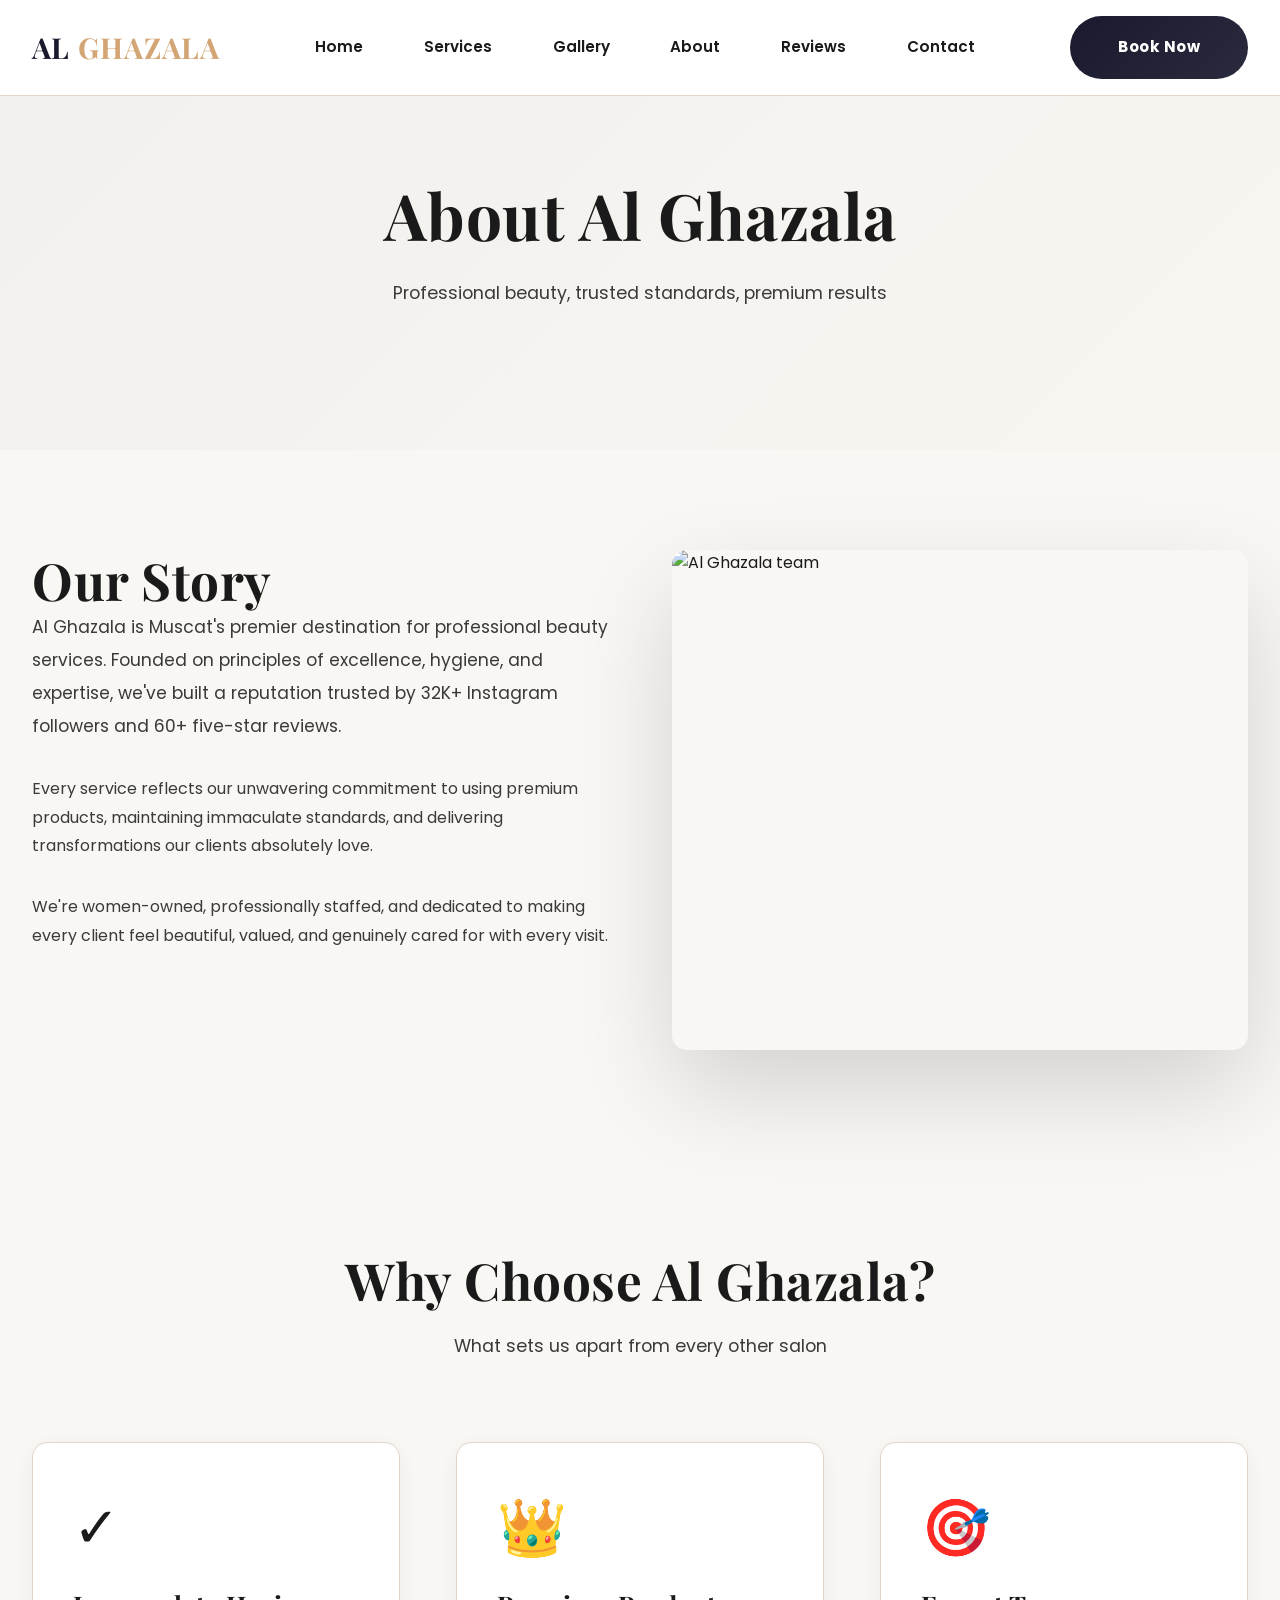
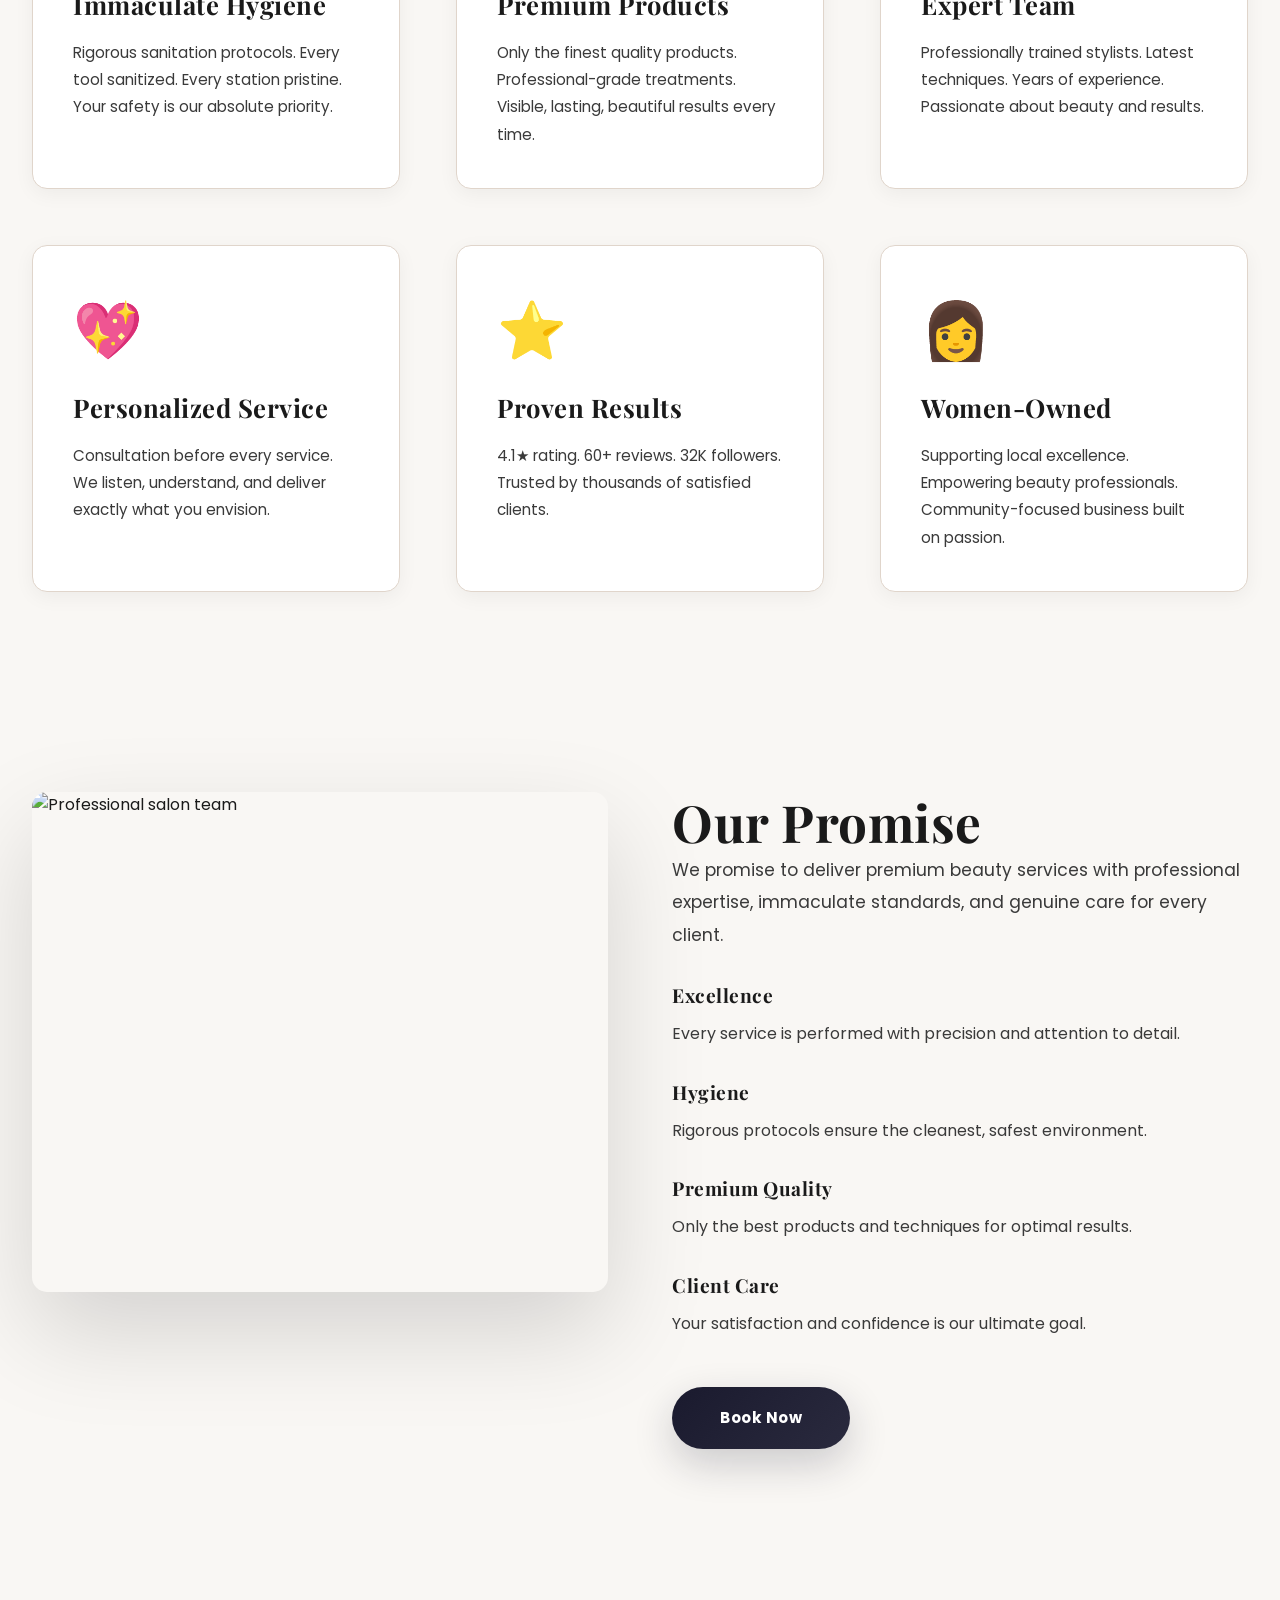
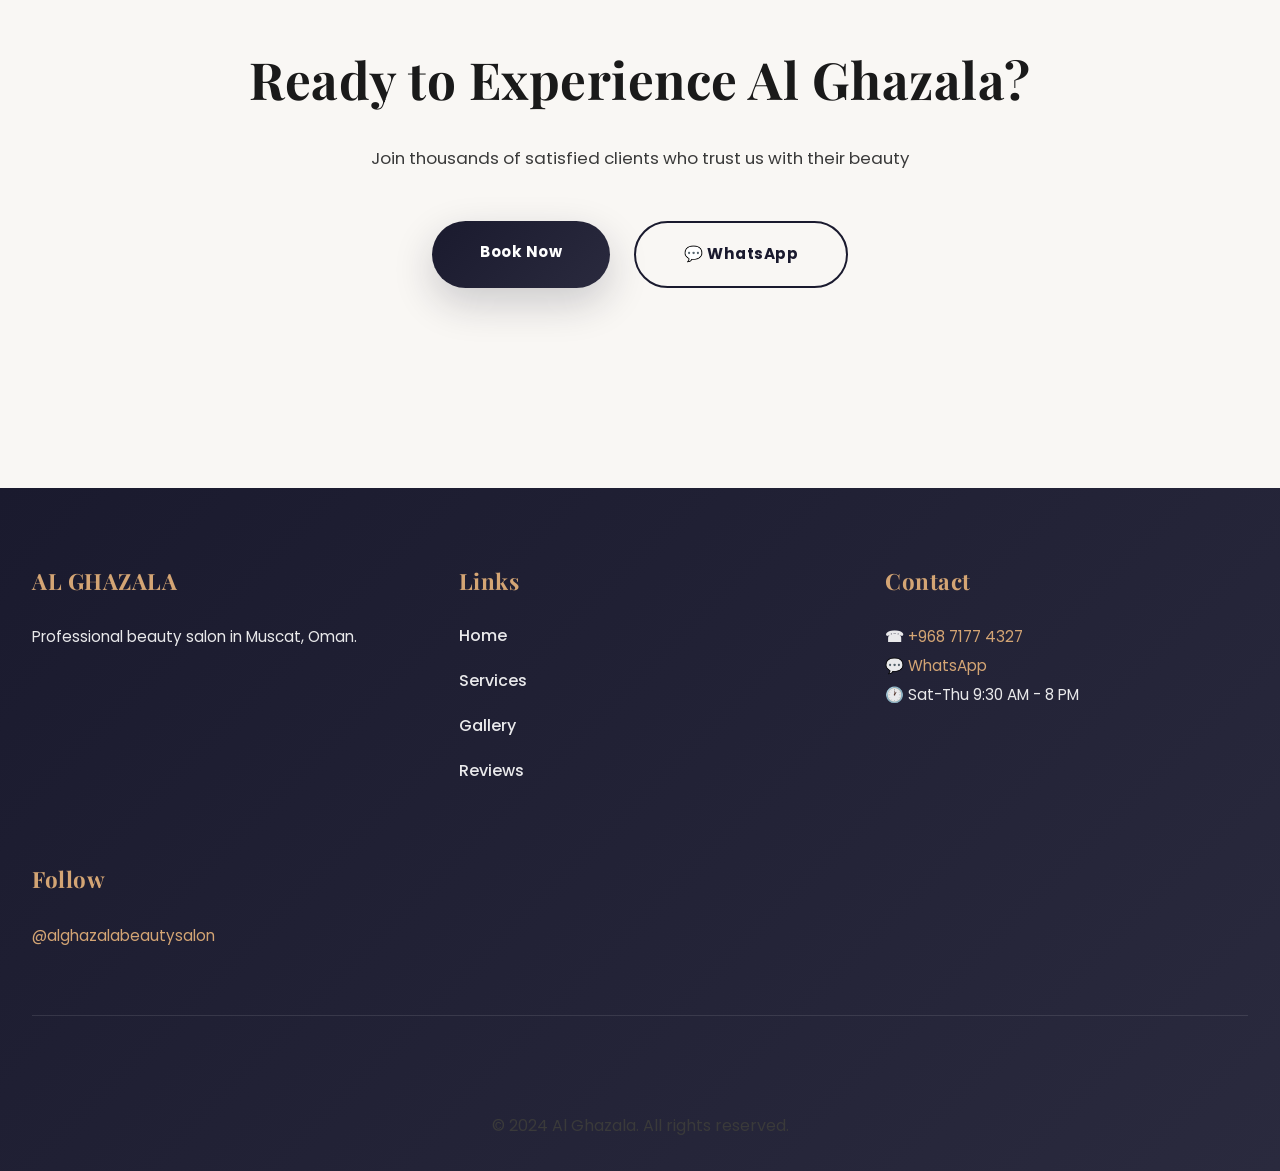
==== about.html @ ddb086d3 "Add files via upload" ====
<!DOCTYPE html>
<html lang="en">
<head>
  <meta charset="UTF-8"/>
  <meta name="viewport" content="width=device-width, initial-scale=1.0"/>
  <title>About | Al Ghazala Beauty Salon</title>
  <link rel="stylesheet" href="styles.css"/>
</head>
<body>

<div id="preloader">
  <div class="preloader-content">
    <div class="preloader-circle"></div>
    <div class="preloader-text">AL GHAZALA</div>
  </div>
</div>

<nav>
  <div class="nav-container">
    <a href="index.html" class="nav-logo">AL <span>GHAZALA</span></a>
    <ul class="nav-menu">
      <li class="nav-item"><a href="index.html" class="nav-link">Home</a></li>
      <li class="nav-item">
        <a href="#" class="nav-link">Services</a>
        <div class="dropdown">
          <a href="services.html#hair">Hair Services</a>
          <a href="services.html#nails">Nails</a>
          <a href="services.html#facials">Facials</a>
          <a href="services.html#treatments">Treatments</a>
        </div>
      </li>
      <li class="nav-item"><a href="gallery.html" class="nav-link">Gallery</a></li>
      <li class="nav-item"><a href="about.html" class="nav-link">About</a></li>
      <li class="nav-item"><a href="reviews.html" class="nav-link">Reviews</a></li>
      <li class="nav-item"><a href="contact.html" class="nav-link">Contact</a></li>
    </ul>
    <a href="contact.html" class="btn nav-cta">Book Now</a>
    <button class="hamburger"><span></span><span></span><span></span></button>
  </div>
</nav>

<section class="hero" style="min-height: 50vh;">
  <div class="hero-bg"></div>
  <div style="position: relative; z-index: 2; max-width: 1400px; margin: 0 auto; text-align: center; width: 100%;">
    <div class="reveal-up">
      <h1>About Al Ghazala</h1>
      <p style="font-size: 1.1rem; color: var(--text-light); max-width: 600px; margin: 1.5rem auto;">Professional beauty, trusted standards, premium results</p>
    </div>
  </div>
</section>

<section class="section">
  <div class="grid-2">
    <div class="reveal-up">
      <h2>Our Story</h2>
      <p style="margin-bottom: 2rem; font-size: 1.08rem; line-height: 1.9; color: var(--text-light);">Al Ghazala is Muscat's premier destination for professional beauty services. Founded on principles of excellence, hygiene, and expertise, we've built a reputation trusted by 32K+ Instagram followers and 60+ five-star reviews.</p>
      <p style="margin-bottom: 2rem; color: var(--text-light);">Every service reflects our unwavering commitment to using premium products, maintaining immaculate standards, and delivering transformations our clients absolutely love.</p>
      <p style="color: var(--text-light);">We're women-owned, professionally staffed, and dedicated to making every client feel beautiful, valued, and genuinely cared for with every visit.</p>
    </div>
    <img src="https://images.unsplash.com/photo-1521572163474-6864f9cf17ab?w=600&h=700&q=85" alt="Al Ghazala team" class="reveal-scale" style="width: 100%; border-radius: 15px; object-fit: cover; height: 500px; box-shadow: 0 40px 100px rgba(0, 0, 0, 0.15);"/>
  </div>
</section>

<section class="section" style="background: var(--light-bg);">
  <div class="section-header">
    <h2>Why Choose Al Ghazala?</h2>
    <p>What sets us apart from every other salon</p>
  </div>
  <div class="grid-3">
    <div class="card">
      <span class="card-icon">✓</span>
      <h3>Immaculate Hygiene</h3>
      <p>Rigorous sanitation protocols. Every tool sanitized. Every station pristine. Your safety is our absolute priority.</p>
    </div>
    <div class="card">
      <span class="card-icon">👑</span>
      <h3>Premium Products</h3>
      <p>Only the finest quality products. Professional-grade treatments. Visible, lasting, beautiful results every time.</p>
    </div>
    <div class="card">
      <span class="card-icon">🎯</span>
      <h3>Expert Team</h3>
      <p>Professionally trained stylists. Latest techniques. Years of experience. Passionate about beauty and results.</p>
    </div>
    <div class="card">
      <span class="card-icon">💖</span>
      <h3>Personalized Service</h3>
      <p>Consultation before every service. We listen, understand, and deliver exactly what you envision.</p>
    </div>
    <div class="card">
      <span class="card-icon">⭐</span>
      <h3>Proven Results</h3>
      <p>4.1★ rating. 60+ reviews. 32K followers. Trusted by thousands of satisfied clients.</p>
    </div>
    <div class="card">
      <span class="card-icon">👩</span>
      <h3>Women-Owned</h3>
      <p>Supporting local excellence. Empowering beauty professionals. Community-focused business built on passion.</p>
    </div>
  </div>
</section>

<section class="section">
  <div class="grid-2">
    <img src="https://images.unsplash.com/photo-1600948836516-ba4f97dfa470?w=600&h=700&q=85" alt="Professional salon team" class="reveal-scale" style="width: 100%; border-radius: 15px; object-fit: cover; height: 500px; box-shadow: 0 40px 100px rgba(0, 0, 0, 0.15);"/>
    <div class="reveal-up">
      <h2>Our Promise</h2>
      <p style="margin-bottom: 2rem; font-size: 1.08rem; line-height: 1.9; color: var(--text-light);">We promise to deliver premium beauty services with professional expertise, immaculate standards, and genuine care for every client.</p>
      
      <div style="margin-bottom: 2rem;">
        <h4 style="margin-bottom: 0.8rem; color: var(--text);">Excellence</h4>
        <p style="color: var(--text-light);">Every service is performed with precision and attention to detail.</p>
      </div>

      <div style="margin-bottom: 2rem;">
        <h4 style="margin-bottom: 0.8rem; color: var(--text);">Hygiene</h4>
        <p style="color: var(--text-light);">Rigorous protocols ensure the cleanest, safest environment.</p>
      </div>

      <div style="margin-bottom: 2rem;">
        <h4 style="margin-bottom: 0.8rem; color: var(--text);">Premium Quality</h4>
        <p style="color: var(--text-light);">Only the best products and techniques for optimal results.</p>
      </div>

      <div style="margin-bottom: 3rem;">
        <h4 style="margin-bottom: 0.8rem; color: var(--text);">Client Care</h4>
        <p style="color: var(--text-light);">Your satisfaction and confidence is our ultimate goal.</p>
      </div>

      <a href="contact.html" class="btn btn-primary">Book Now</a>
    </div>
  </div>
</section>

<section class="section" style="text-align: center;">
  <div class="reveal-up">
    <h2 style="margin-bottom: 2rem;">Ready to Experience Al Ghazala?</h2>
    <p style="margin-bottom: 3rem; color: var(--text-light); font-size: 1.05rem;">Join thousands of satisfied clients who trust us with their beauty</p>
    <div class="hero-cta" style="justify-content: center;">
      <a href="contact.html" class="btn btn-primary">Book Now</a>
      <a href="https://wa.me/96871774327" class="btn btn-secondary" target="_blank">💬 WhatsApp</a>
    </div>
  </div>
</section>

<footer>
  <div class="footer-content">
    <div class="footer-section">
      <h4>AL GHAZALA</h4>
      <p>Professional beauty salon in Muscat, Oman.</p>
    </div>
    <div class="footer-section">
      <h4>Links</h4>
      <ul class="footer-links">
        <li><a href="index.html">Home</a></li>
        <li><a href="services.html">Services</a></li>
        <li><a href="gallery.html">Gallery</a></li>
        <li><a href="reviews.html">Reviews</a></li>
      </ul>
    </div>
    <div class="footer-section">
      <h4>Contact</h4>
      <p><strong>☎</strong> <a href="tel:+96871774327" style="color: var(--accent); text-decoration: none;">+968 7177 4327</a></p>
      <p><strong>💬</strong> <a href="https://wa.me/96871774327" style="color: var(--accent); text-decoration: none;" target="_blank">WhatsApp</a></p>
      <p><strong>🕐</strong> Sat-Thu 9:30 AM - 8 PM</p>
    </div>
    <div class="footer-section">
      <h4>Follow</h4>
      <p><a href="https://instagram.com/alghazalabeautysalon" style="color: var(--accent); text-decoration: none;" target="_blank">@alghazalabeautysalon</a></p>
    </div>
  </div>
  <div class="footer-bottom">
    <p>© 2024 Al Ghazala. All rights reserved.</p>
  </div>
</footer>

<script src="script.js"></script>
</body>
</html>
---- styles.css ----
@import url('https://fonts.googleapis.com/css2?family=Playfair+Display:wght@400;500;600;700&family=Poppins:wght@300;400;500;600;700&display=swap');

:root {
  --dark: #1a1a2e;
  --accent: #d4a574;
  --pink: #e8b4d0;
  --light-bg: #f9f7f4;
  --white: #ffffff;
  --text: #1a1a1a;
  --text-light: #3a3a3a;
  --border: #e0d5cb;
  --success: #4caf50;
}

* {
  margin: 0;
  padding: 0;
  box-sizing: border-box;
}

html {
  scroll-behavior: smooth;
}

body {
  font-family: 'Poppins', sans-serif;
  color: var(--text);
  background: var(--light-bg);
  line-height: 1.6;
  overflow-x: hidden;
}

/* PRELOADER */
#preloader {
  position: fixed;
  top: 0;
  left: 0;
  width: 100%;
  height: 100%;
  background: linear-gradient(135deg, var(--dark) 0%, #2a2a3e 100%);
  display: flex;
  align-items: center;
  justify-content: center;
  z-index: 9999;
  opacity: 1;
  transition: opacity 0.8s ease;
}

#preloader.done {
  opacity: 0;
  pointer-events: none;
}

.preloader-circle {
  width: 120px;
  height: 120px;
  border: 4px solid rgba(212, 165, 116, 0.2);
  border-top: 4px solid var(--accent);
  border-radius: 50%;
  animation: spin 2s linear infinite;
}

@keyframes spin {
  to { transform: rotate(360deg); }
}

.preloader-text {
  position: absolute;
  color: white;
  font-family: 'Playfair Display', serif;
  font-size: 2.5rem;
  font-weight: 600;
  letter-spacing: 4px;
  margin-top: 160px;
}

/* NAVIGATION */
nav {
  position: fixed;
  top: 0;
  width: 100%;
  z-index: 1000;
  background: rgba(255, 255, 255, 0.98);
  backdrop-filter: blur(15px);
  border-bottom: 1px solid var(--border);
  transition: all 0.3s ease;
  padding: 1rem 0;
}

nav.scrolled {
  box-shadow: 0 10px 40px rgba(0, 0, 0, 0.08);
}

.nav-container {
  max-width: 1400px;
  margin: 0 auto;
  padding: 0 2rem;
  display: flex;
  justify-content: space-between;
  align-items: center;
}

.nav-logo {
  font-family: 'Playfair Display', serif;
  font-size: 1.8rem;
  font-weight: 700;
  color: var(--dark);
  text-decoration: none;
  letter-spacing: 1px;
}

.nav-logo span {
  color: var(--accent);
}

.nav-menu {
  display: flex;
  list-style: none;
  gap: 1rem;
  align-items: center;
}

.nav-item {
  position: relative;
}

.nav-link {
  display: block;
  padding: 0.8rem 1.4rem;
  color: var(--text);
  text-decoration: none;
  font-weight: 600;
  font-size: 0.95rem;
  transition: color 0.3s;
  cursor: pointer;
  background: none;
  border: none;
  font-family: 'Poppins', sans-serif;
}

.nav-link:hover {
  color: var(--accent);
}

.dropdown {
  position: absolute;
  top: 100%;
  left: 0;
  background: white;
  min-width: 280px;
  border: 1px solid var(--border);
  border-radius: 12px;
  box-shadow: 0 15px 50px rgba(0, 0, 0, 0.1);
  opacity: 0;
  visibility: hidden;
  transform: translateY(-10px);
  transition: all 0.3s ease;
  padding: 0.8rem 0;
  z-index: 2000;
  margin-top: 0.5rem;
}

.nav-item:hover .dropdown {
  opacity: 1;
  visibility: visible;
  transform: translateY(0);
}

.dropdown.open {
  opacity: 1;
  visibility: visible;
  transform: translateY(0);
}

.dropdown a {
  display: block;
  padding: 1.1rem 1.8rem;
  color: var(--text);
  text-decoration: none;
  font-size: 0.95rem;
  transition: all 0.3s;
  border-left: 3px solid transparent;
  font-weight: 500;
}

.dropdown a:hover {
  background: var(--light-bg);
  color: var(--accent);
  border-left-color: var(--accent);
}

.nav-cta {
  background: linear-gradient(135deg, var(--dark), #2a2a3e);
  color: white !important;
  padding: 1rem 2.2rem;
  border-radius: 50px;
  font-weight: 700;
  transition: all 0.3s;
  border: none;
  cursor: pointer;
  font-size: 0.95rem;
}

.nav-cta:hover {
  background: linear-gradient(135deg, var(--accent), #c49563);
  transform: translateY(-3px);
  box-shadow: 0 12px 30px rgba(212, 165, 116, 0.3);
}

.hamburger {
  display: none;
  flex-direction: column;
  cursor: pointer;
  gap: 6px;
  background: none;
  border: none;
  z-index: 1001;
}

.hamburger span {
  width: 28px;
  height: 3px;
  background: var(--text);
  border-radius: 3px;
  transition: all 0.3s;
}

.hamburger.active span:nth-child(1) {
  transform: rotate(45deg) translate(12px, 12px);
}

.hamburger.active span:nth-child(2) {
  opacity: 0;
}

.hamburger.active span:nth-child(3) {
  transform: rotate(-45deg) translate(8px, -8px);
}

/* TYPOGRAPHY */
h1, h2, h3, h4 {
  font-family: 'Playfair Display', serif;
  color: var(--text);
  line-height: 1.2;
  letter-spacing: 0.5px;
  font-weight: 700;
}

h1 { font-size: clamp(2.5rem, 7vw, 4rem); }
h2 { font-size: clamp(2rem, 5vw, 3.2rem); }
h3 { font-size: 1.6rem; }
h4 { font-size: 1.2rem; }

p {
  color: var(--text-light);
  line-height: 1.8;
  font-size: 1rem;
}

/* REVEALS */
.reveal-up, .reveal-fade, .reveal-scale {
  opacity: 0;
  transition: all 0.8s cubic-bezier(0.16, 1, 0.3, 1);
}

.reveal-up { transform: translateY(50px); }
.reveal-scale { transform: scale(0.95); }

.reveal-up.visible, .reveal-fade.visible, .reveal-scale.visible {
  opacity: 1;
  transform: translateY(0) scale(1);
}

/* HERO */
.hero {
  position: relative;
  min-height: 100vh;
  display: flex;
  align-items: center;
  padding: 120px 2rem 60px;
  overflow: hidden;
  width: 100%;
}

.hero-bg {
  position: absolute;
  top: 0;
  left: 0;
  width: 100%;
  height: 100%;
  background: linear-gradient(135deg, rgba(26, 26, 46, 0.03) 0%, rgba(212, 165, 116, 0.02) 100%);
  z-index: 0;
  will-change: transform;
}

.hero-content {
  position: relative;
  z-index: 2;
  max-width: 1400px;
  width: 100%;
  margin: 0 auto;
  display: grid;
  grid-template-columns: 1fr 1fr;
  gap: 60px;
  align-items: center;
}

.hero-text h1 {
  margin-bottom: 1.5rem;
  line-height: 1.15;
}

.hero-text p {
  font-size: 1.15rem;
  margin-bottom: 2.5rem;
  max-width: 550px;
  line-height: 1.9;
  color: var(--text-light);
}

.hero-cta {
  display: flex;
  gap: 1.5rem;
  flex-wrap: wrap;
}

.btn {
  padding: 1.2rem 3rem;
  font-size: 0.95rem;
  font-weight: 700;
  border: none;
  border-radius: 50px;
  cursor: pointer;
  text-decoration: none;
  display: inline-block;
  transition: all 0.3s cubic-bezier(0.16, 1, 0.3, 1);
  font-family: 'Poppins', sans-serif;
  letter-spacing: 0.5px;
}

.btn-primary {
  background: linear-gradient(135deg, var(--dark), #2a2a3e);
  color: white;
  box-shadow: 0 15px 40px rgba(26, 26, 46, 0.2);
}

.btn-primary:hover {
  transform: translateY(-5px);
  box-shadow: 0 25px 60px rgba(26, 26, 46, 0.3);
  background: linear-gradient(135deg, var(--accent), #c49563);
}

.btn-secondary {
  background: transparent;
  color: var(--dark);
  border: 2.5px solid var(--dark);
  font-weight: 700;
}

.btn-secondary:hover {
  background: var(--dark);
  color: white;
  transform: translateY(-5px);
  box-shadow: 0 15px 40px rgba(26, 26, 46, 0.2);
}

.hero-image {
  width: 100%;
  height: 550px;
  border-radius: 20px;
  object-fit: cover;
  box-shadow: 0 40px 100px rgba(0, 0, 0, 0.15);
}

/* SECTION */
.section {
  padding: 100px 2rem;
  max-width: 1400px;
  margin: 0 auto;
  width: 100%;
}

.section-header {
  text-align: center;
  margin-bottom: 5rem;
}

.section-header h2 {
  margin-bottom: 1.2rem;
  color: var(--text);
}

.section-header p {
  font-size: 1.1rem;
  max-width: 700px;
  margin: 0 auto;
  color: var(--text-light);
}

/* GRID */
.grid-3 {
  display: grid;
  grid-template-columns: repeat(auto-fit, minmax(300px, 1fr));
  gap: 3.5rem;
}

.grid-2 {
  display: grid;
  grid-template-columns: repeat(auto-fit, minmax(400px, 1fr));
  gap: 4rem;
}

/* CARDS */
.card {
  background: white;
  padding: 2.5rem;
  border-radius: 15px;
  border: 1px solid var(--border);
  transition: all 0.4s cubic-bezier(0.16, 1, 0.3, 1);
  box-shadow: 0 5px 20px rgba(0, 0, 0, 0.05);
}

.card:hover {
  transform: translateY(-15px);
  border-color: var(--accent);
  box-shadow: 0 30px 80px rgba(0, 0, 0, 0.1);
}

.card h3 {
  margin-bottom: 1.2rem;
  margin-top: 1rem;
  color: var(--text);
}

.card p {
  font-size: 0.95rem;
  line-height: 1.8;
}

.card-icon {
  font-size: 3.5rem;
  display: block;
  margin-bottom: 0.5rem;
}

/* TESTIMONIALS */
.testi-card {
  background: white;
  padding: 2.8rem;
  border-radius: 15px;
  border: 1px solid var(--border);
  position: relative;
  transition: all 0.4s ease;
  box-shadow: 0 5px 20px rgba(0, 0, 0, 0.05);
}

.testi-card:hover {
  transform: translateY(-10px);
  box-shadow: 0 25px 70px rgba(0, 0, 0, 0.1);
}

.testi-card::before {
  content: '"';
  position: absolute;
  top: 10px;
  left: 20px;
  font-size: 4rem;
  color: var(--accent);
  opacity: 0.2;
  font-family: 'Playfair Display', serif;
}

.rating {
  color: var(--accent);
  font-size: 0.95rem;
  margin-bottom: 1.2rem;
  font-weight: 700;
}

.testi-text {
  font-size: 1.05rem;
  color: var(--text-light);
  margin-bottom: 2rem;
  line-height: 1.9;
  font-style: italic;
}

.testi-author {
  font-weight: 700;
  color: var(--text);
}

/* GALLERY */
.gallery-grid {
  display: grid;
  grid-template-columns: repeat(auto-fit, minmax(280px, 1fr));
  gap: 2.5rem;
}

.gallery-item {
  position: relative;
  overflow: hidden;
  border-radius: 15px;
  aspect-ratio: 3/4;
  cursor: pointer;
  box-shadow: 0 15px 40px rgba(0, 0, 0, 0.12);
}

.gallery-image {
  width: 100%;
  height: 100%;
  object-fit: cover;
  transition: transform 0.4s ease;
}

.gallery-item:hover .gallery-image {
  transform: scale(1.1);
}

/* FORMS */
.form-group {
  margin-bottom: 2.5rem;
}

.form-group label {
  display: block;
  margin-bottom: 0.8rem;
  font-weight: 700;
  color: var(--text);
  font-size: 0.95rem;
}

.form-group input,
.form-group textarea,
.form-group select {
  width: 100%;
  padding: 1.2rem;
  border: 2px solid var(--border);
  border-radius: 10px;
  font-family: 'Poppins', sans-serif;
  font-size: 1rem;
  transition: all 0.3s ease;
  background: white;
  color: var(--text);
}

.form-group input:focus,
.form-group textarea:focus,
.form-group select:focus {
  outline: none;
  border-color: var(--accent);
  box-shadow: 0 0 0 4px rgba(212, 165, 116, 0.1);
}

.form-error {
  color: #d32f2f;
  font-size: 0.8rem;
  margin-top: 0.5rem;
  min-height: 1rem;
}

.submit-btn {
  width: 100%;
  padding: 1.4rem;
  background: linear-gradient(135deg, var(--dark), #2a2a3e);
  color: white;
  border: none;
  border-radius: 50px;
  font-weight: 700;
  font-size: 1rem;
  cursor: pointer;
  transition: all 0.3s ease;
  font-family: 'Poppins', sans-serif;
  letter-spacing: 0.5px;
}

.submit-btn:hover {
  transform: translateY(-3px);
  box-shadow: 0 15px 40px rgba(26, 26, 46, 0.2);
}

/* FOOTER */
footer {
  background: linear-gradient(135deg, var(--dark) 0%, #2a2a3e 100%);
  color: white;
  padding: 80px 2rem 30px;
  margin-top: 100px;
}

.footer-content {
  max-width: 1400px;
  margin: 0 auto;
  display: grid;
  grid-template-columns: repeat(auto-fit, minmax(260px, 1fr));
  gap: 4rem;
  margin-bottom: 4rem;
  border-bottom: 1px solid rgba(255, 255, 255, 0.1);
  padding-bottom: 4rem;
}

.footer-section h4 {
  color: var(--accent);
  margin-bottom: 1.8rem;
  font-family: 'Playfair Display', serif;
  font-size: 1.4rem;
  letter-spacing: 0.5px;
}

.footer-section p {
  color: rgba(255, 255, 255, 0.9);
  font-size: 0.95rem;
  line-height: 1.9;
}

.footer-links {
  list-style: none;
}

.footer-links li {
  margin-bottom: 1.2rem;
}

.footer-links a {
  color: rgba(255, 255, 255, 0.9);
  text-decoration: none;
  transition: color 0.3s ease;
  font-weight: 500;
}

.footer-links a:hover {
  color: var(--accent);
}

.footer-bottom {
  text-align: center;
  padding-top: 2rem;
  color: rgba(255, 255, 255, 0.7);
  font-size: 0.9rem;
}

/* STATUS BADGE */
.status-badge {
  display: inline-flex;
  align-items: center;
  gap: 0.8rem;
  padding: 1.1rem 2.2rem;
  background: rgba(212, 165, 116, 0.15);
  border: 2px solid var(--accent);
  border-radius: 50px;
  font-size: 0.95rem;
  font-weight: 700;
  color: var(--dark);
  margin-top: 2rem;
  animation: slideDown 0.6s ease-out;
  letter-spacing: 0.3px;
}

.status-dot {
  width: 12px;
  height: 12px;
  border-radius: 50%;
  background: #4caf50;
  animation: pulse 2s ease-in-out infinite;
}

@keyframes slideDown {
  from { opacity: 0; transform: translateY(-20px); }
  to { opacity: 1; transform: translateY(0); }
}

@keyframes pulse {
  0%, 100% { opacity: 1; }
  50% { opacity: 0.5; }
}

/* PREMIUM BADGE */
.premium-badge {
  display: inline-block;
  padding: 0.7rem 1.8rem;
  background: linear-gradient(135deg, var(--dark), var(--accent));
  color: white;
  border-radius: 50px;
  font-size: 0.85rem;
  font-weight: 700;
  margin-bottom: 1.5rem;
  letter-spacing: 0.5px;
}

/* RESPONSIVE */
@media (max-width: 1200px) {
  .hero-content {
    grid-template-columns: 1fr;
    gap: 50px;
  }
  .hero-image { height: 450px; }
  .grid-2 { grid-template-columns: 1fr; }
}

@media (max-width: 768px) {
  nav {
    padding: 1rem 1.5rem;
  }

  .nav-container {
    padding: 0;
  }

  .nav-logo {
    font-size: 1.4rem;
  }

  .nav-menu {
    position: fixed;
    top: 70px;
    left: 0;
    width: 100%;
    max-height: calc(100vh - 70px);
    background: white;
    flex-direction: column;
    gap: 0;
    padding: 1rem 0;
    transform: translateX(-100%);
    transition: transform 0.3s ease;
    display: none;
    overflow-y: auto;
    z-index: 999;
  }

  .nav-menu.open {
    display: flex;
    transform: translateX(0);
  }

  .nav-item {
    width: 100%;
    position: relative;
  }

  .nav-link {
    padding: 1.2rem 2rem;
    border-bottom: 1px solid var(--border);
    width: 100%;
    text-align: left;
  }

  .nav-link.has-dropdown::after {
    content: ' ▼';
    font-size: 0.7rem;
  }

  .nav-link.has-dropdown.open::after {
    content: ' ▲';
  }

  .dropdown {
    position: static;
    opacity: 0;
    visibility: hidden;
    transform: none;
    box-shadow: none;
    border: none;
    background: var(--light-bg);
    max-width: none;
    margin: 0;
    padding: 0;
    display: none;
  }

  .dropdown.open {
    display: block;
    opacity: 1;
    visibility: visible;
  }

  .dropdown a {
    padding-left: 4rem;
    background: var(--light-bg);
    font-size: 0.9rem;
  }

  .hamburger {
    display: flex;
  }

  .nav-cta {
    display: none;
  }

  .section {
    padding: 60px 1.5rem;
  }

  h1 { font-size: 1.8rem; }
  h2 { font-size: 1.5rem; }

  .hero {
    min-height: auto;
    padding: 100px 1.5rem 40px;
  }

  .hero-image {
    height: 400px;
  }

  .hero-cta {
    flex-direction: column;
  }

  .btn {
    width: 100%;
    text-align: center;
  }

  .card {
    padding: 2rem;
  }

  .grid-3 {
    grid-template-columns: 1fr;
    gap: 2.5rem;
  }

  .gallery-grid {
    grid-template-columns: 1fr;
  }

  .footer-content {
    grid-template-columns: 1fr;
  }
}

@media (max-width: 480px) {
  .nav-logo {
    font-size: 1.2rem;
  }

  .section {
    padding: 50px 1rem;
  }

  h1 { font-size: 1.4rem; }
  h2 { font-size: 1.2rem; }

  .hero-image {
    height: 300px;
  }

  .card {
    padding: 1.5rem;
  }

  .btn {
    padding: 1rem 2rem;
    font-size: 0.9rem;
  }

  .form-group label {
    font-size: 0.9rem;
  }

  .form-group input,
  .form-group textarea,
  .form-group select {
    padding: 1rem;
    font-size: 1rem;
  }
}
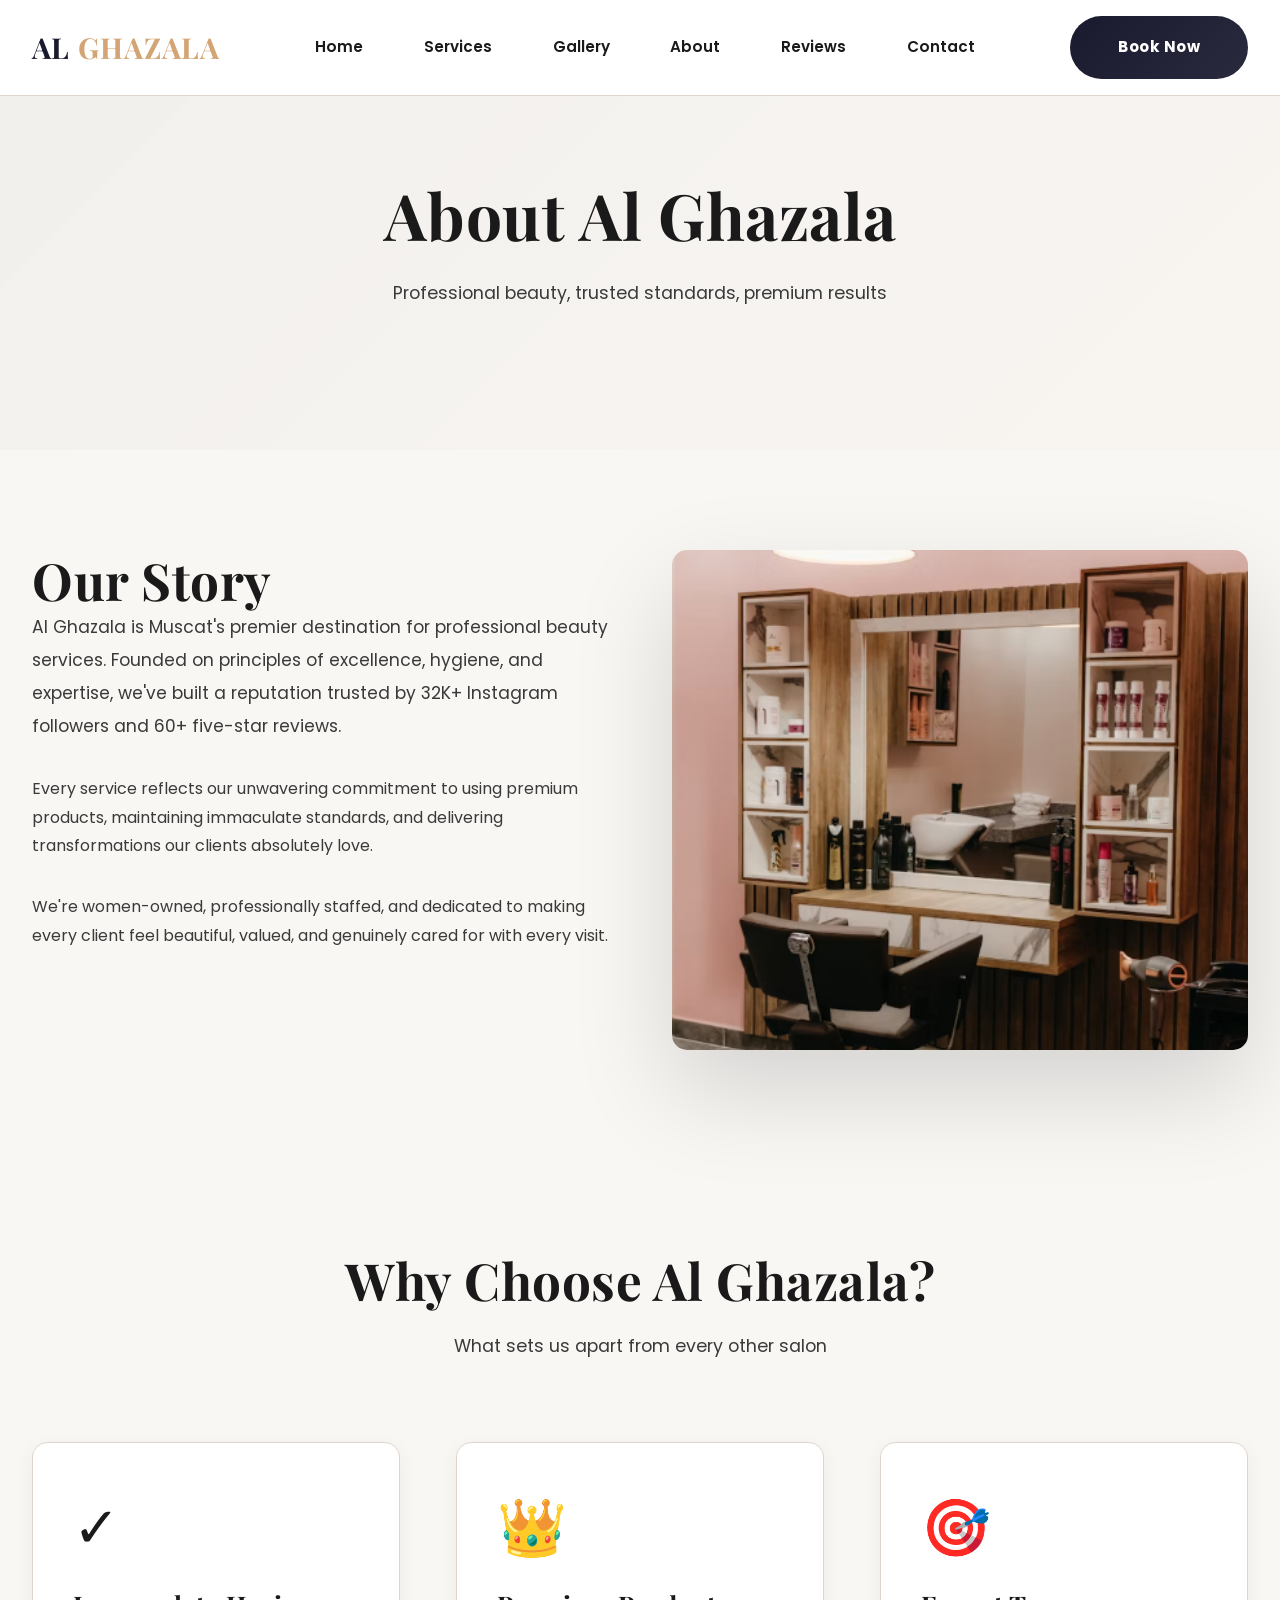
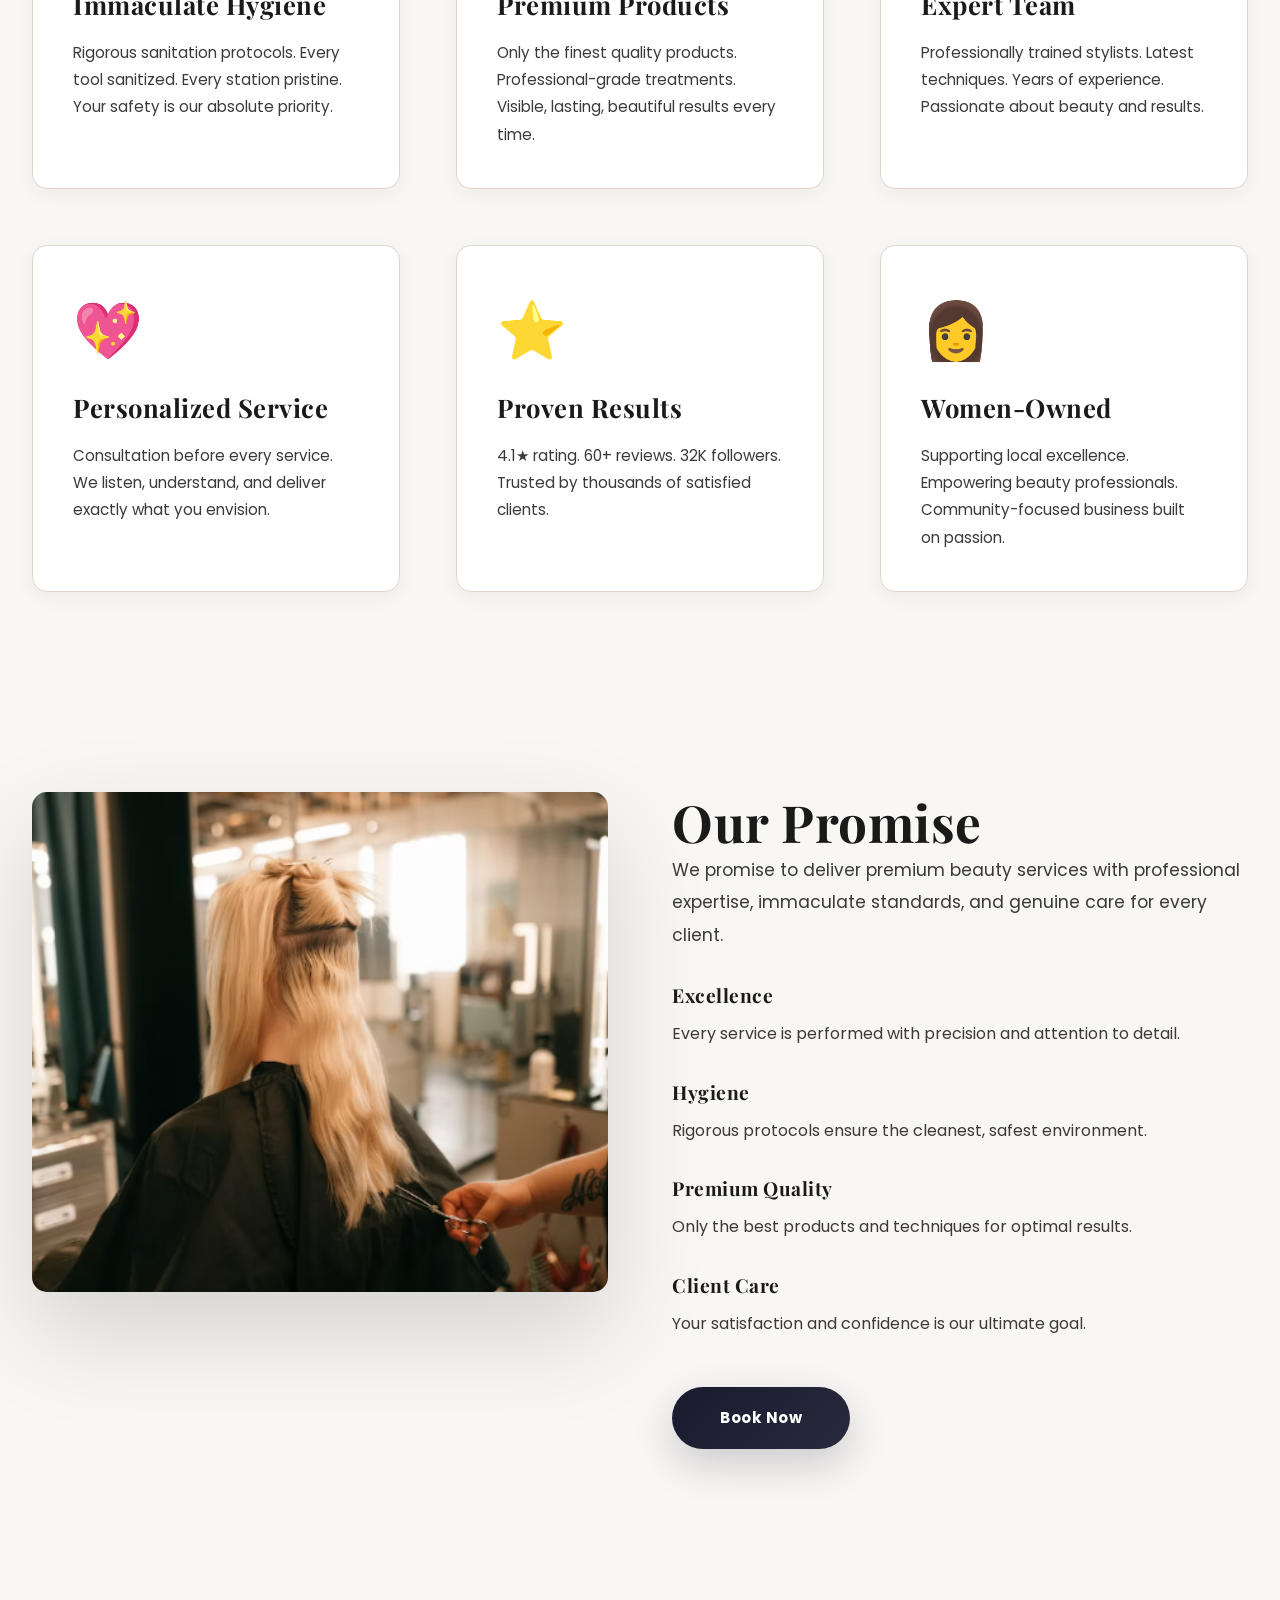
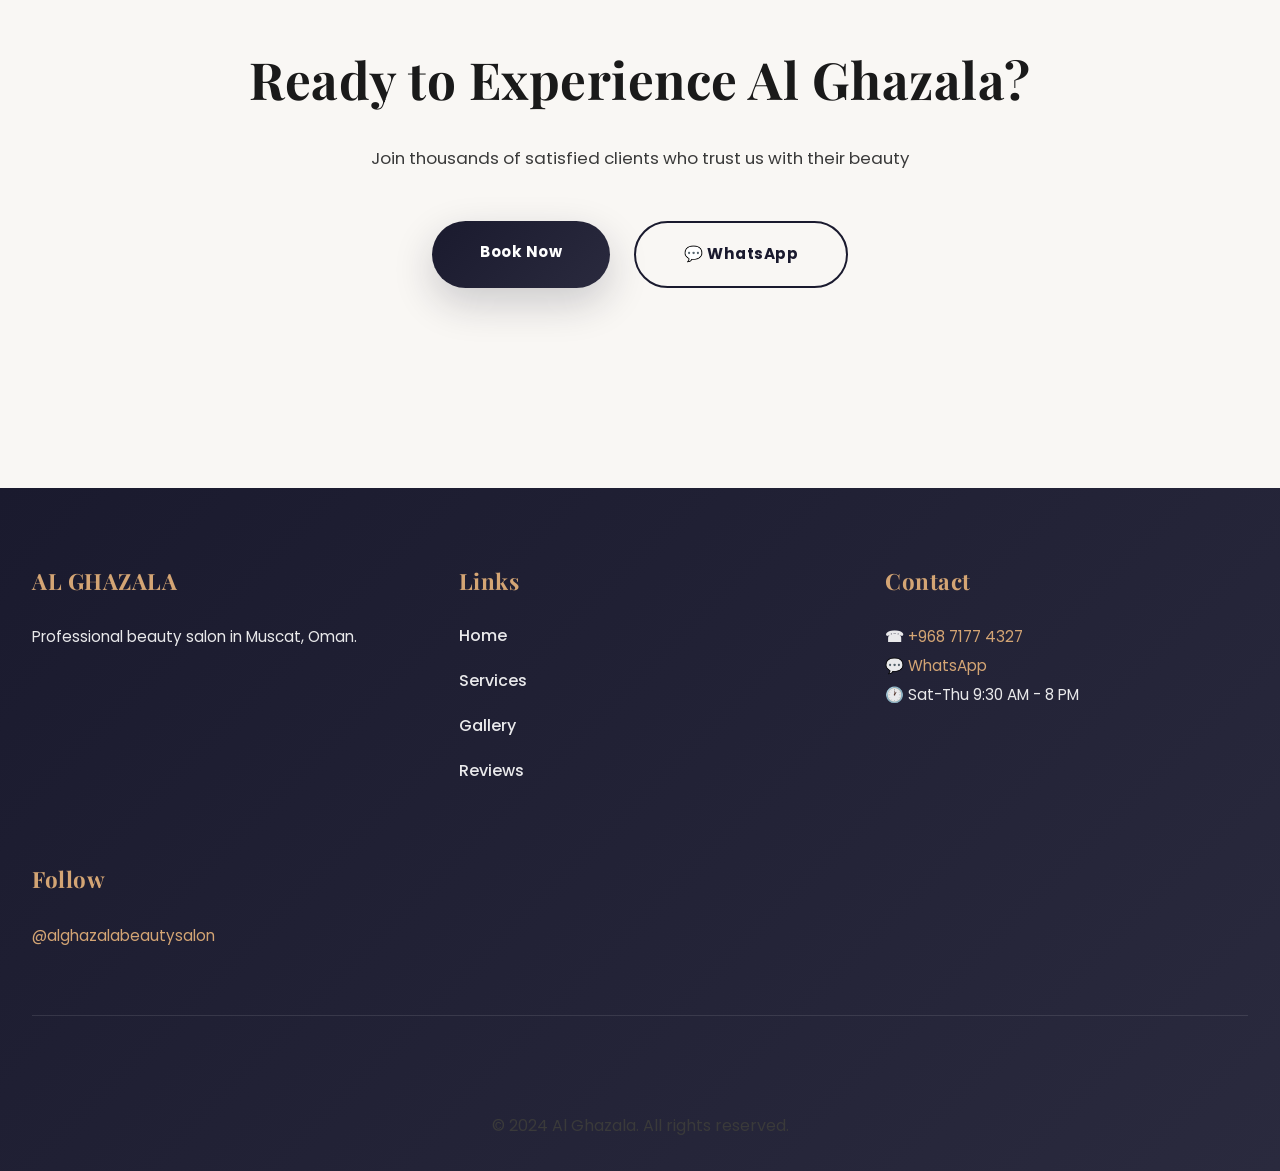
==== commit f35871fa: "Update about.html" ====
--- a/about.html
+++ b/about.html
@@ -57,7 +57,7 @@
       <p style="margin-bottom: 2rem; color: var(--text-light);">Every service reflects our unwavering commitment to using premium products, maintaining immaculate standards, and delivering transformations our clients absolutely love.</p>
       <p style="color: var(--text-light);">We're women-owned, professionally staffed, and dedicated to making every client feel beautiful, valued, and genuinely cared for with every visit.</p>
     </div>
-    <img src="https://images.unsplash.com/photo-1521572163474-6864f9cf17ab?w=600&h=700&q=85" alt="Al Ghazala team" class="reveal-scale" style="width: 100%; border-radius: 15px; object-fit: cover; height: 500px; box-shadow: 0 40px 100px rgba(0, 0, 0, 0.15);"/>
+    <img src="images/hair/professional_team_2.png" alt="Al Ghazala team" class="reveal-scale" style="width: 100%; border-radius: 15px; object-fit: cover; height: 500px; box-shadow: 0 40px 100px rgba(0, 0, 0, 0.15);"/>
   </div>
 </section>
 
@@ -102,7 +102,7 @@
 
 <section class="section">
   <div class="grid-2">
-    <img src="https://images.unsplash.com/photo-1600948836516-ba4f97dfa470?w=600&h=700&q=85" alt="Professional salon team" class="reveal-scale" style="width: 100%; border-radius: 15px; object-fit: cover; height: 500px; box-shadow: 0 40px 100px rgba(0, 0, 0, 0.15);"/>
+    <img src="images/hair/professional_styling.png" alt="Professional salon team" class="reveal-scale" style="width: 100%; border-radius: 15px; object-fit: cover; height: 500px; box-shadow: 0 40px 100px rgba(0, 0, 0, 0.15);"/>
     <div class="reveal-up">
       <h2>Our Promise</h2>
       <p style="margin-bottom: 2rem; font-size: 1.08rem; line-height: 1.9; color: var(--text-light);">We promise to deliver premium beauty services with professional expertise, immaculate standards, and genuine care for every client.</p>
